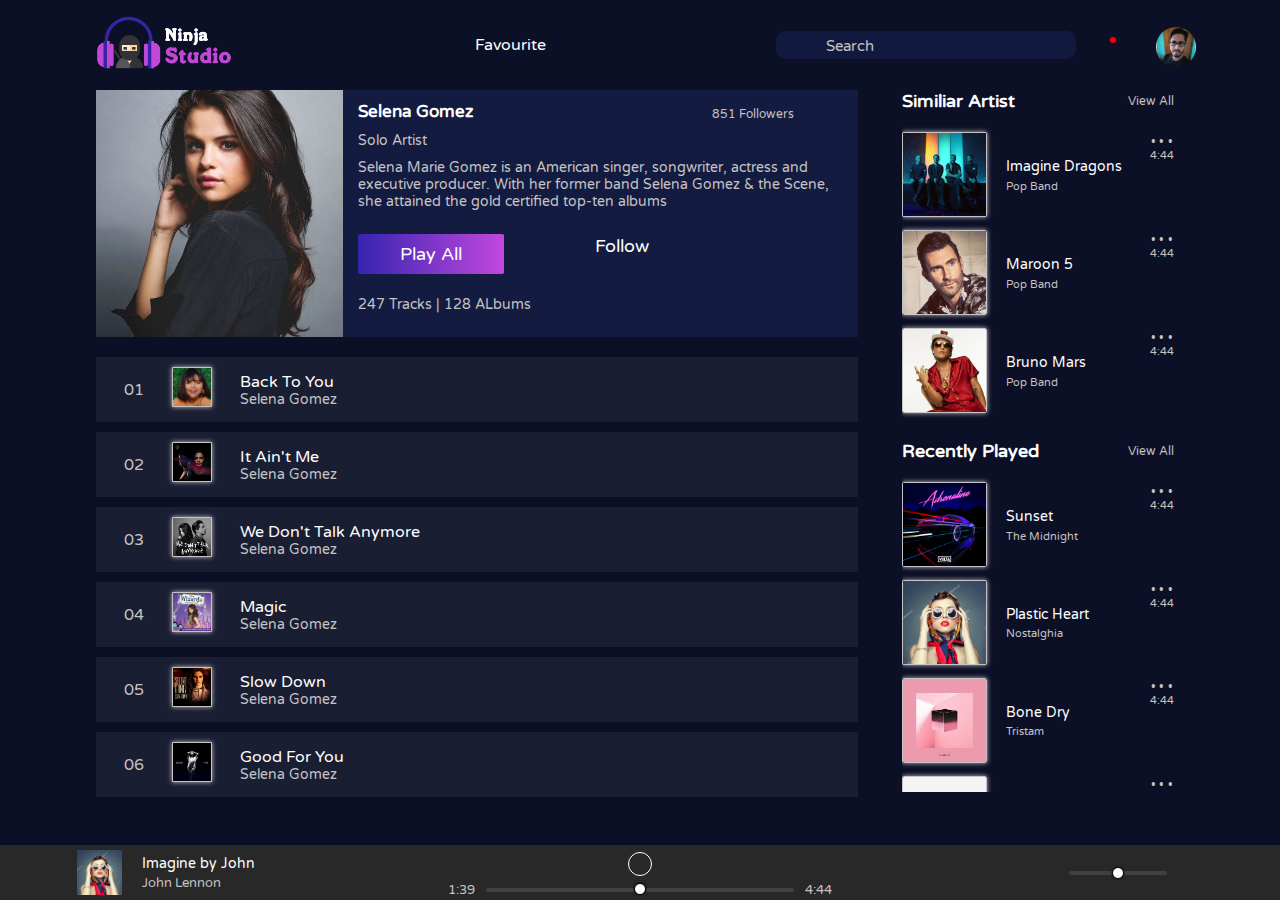
==== artist.html @ 3b153b01 "first commit" ====
<!DOCTYPE html>
<html lang="en">
<head>
    <meta charset="UTF-8">
    <meta name="viewport" content="width=device-width, initial-scale=1.0">
    <meta http-equiv="X-UA-Compatible" content="ie=edge">
    <title>Selena Gomez</title>
    
    <link rel="stylesheet" href="animations.css">
    <link href="https://fonts.googleapis.com/css?family=Varela+Round&display=swap" rel="stylesheet">
    <link rel="stylesheet" href="https://cdnjs.cloudflare.com/ajax/libs/font-awesome/5.11.2/css/all.min.css" integrity="sha256-+N4/V/SbAFiW1MPBCXnfnP9QSN3+Keu+NlB+0ev/YKQ=" crossorigin="anonymous" />
    <link rel="stylesheet" href="artist-style.css">
</head>
<body>
    <div class="nav-container">       
    <nav>
        <div class="logo-container">
            <a href="index.html"><img src="images/logo2.png" alt=""></a>
        </div>   
        <div class="flex-2">
            <P>Favourite</P>
        </div>
        <div class="search-box-container">
            <input class="search-box" type="text">
            <i class="fas fa-search fa-lg search-box-search"></i>
            <span class="search-box-text">Search</span>
            <i class="fas fa-microphone fa-lg search-box-mic"></i>
        </div>
        <div class="notification-bell">
                <i class="fas fa-bell fa-lg"></i>
                <div class="red-circle"></div>
        </div>
        <div class="my-photo">
            <img src="images/myphoto.jpg" alt="">
            
        </div>
    </nav>
    </div>
    <div class="fixed-position-filler"></div>
    <div class="container">
        <main>
            <div class="artist-container">
                <div class="artist-image">
                    <img src="images/selena-gomez.jpg" alt="">
                </div>
                <div class="artist-info">
                    <div class="main-info">
                        <h3>Selena Gomez</h3>
                        <p class="name">Solo Artist</p>
                        <p class="fromBottom1000">Selena Marie Gomez is an American singer, songwriter, actress and executive producer. With her former band Selena Gomez & the Scene, she attained the gold certified top-ten albums</p>
                    </div>
                    <div class="action-buttons">
                        <button>Play All</button>
                        <p>247 Tracks | 128 ALbums</p>
                        <p id="follow">Follow</p>
                    </div>
                </div>
            </div>
            <div class="song-list">
                <div class="song-list-item slideIn">
                    <div>01</div>
                    <div>
                        <img src="selena-gomez/back-to-you.jpg" alt="">
                    </div>
                    <div class="song-list-item-info">
                        <p>Back To You</p>
                        <p>Selena Gomez</p>
                    </div>
                    <div>
                        <i class="far fa-heart"></i>
                    </div>
                    <div>
                        <i class="fas fa-plus"></i>
                    </div>
                </div>
                <div class="song-list-item slideIn2">
                    <div>02</div>
                    <div>
                        <img src="selena-gomez/it-aint-me.png" alt="">
                    </div>
                    <div class="song-list-item-info">
                        <p>It Ain't Me</p>
                        <p>Selena Gomez</p>
                    </div>
                    <div>
                        <i class="far fa-heart"></i>
                    </div>
                    <div>
                        <i class="fas fa-plus"></i>
                    </div>
                </div>
                <div class="song-list-item slideIn3">
                    <div>03</div>
                    <div>
                        <img src="selena-gomez/We Don't Talk Anymore.jpg" alt="">
                    </div>
                    <div class="song-list-item-info">
                        <p>We Don't Talk Anymore</p>
                        <p>Selena Gomez</p>
                    </div>
                    <div>
                        <i class="far fa-heart"></i>
                    </div>
                    <div>
                        <i class="fas fa-plus"></i>
                    </div>
                </div>
                <div class="song-list-item">
                    <div>04</div>
                    <div>
                        <img src="selena-gomez/Magic.jpg" alt="">
                    </div>
                    <div class="song-list-item-info">
                        <p>Magic</p>
                        <p>Selena Gomez</p>
                    </div>
                    <div>
                        <i class="far fa-heart"></i>
                    </div>
                    <div>
                        <i class="fas fa-plus"></i>
                    </div>
                </div>
                <div class="song-list-item">
                    <div>05</div>
                    <div>
                        <img src="selena-gomez/Slow Down.jpg" alt="">
                    </div>
                    <div class="song-list-item-info">
                        <p>Slow Down</p>
                        <p>Selena Gomez</p>
                    </div>
                    <div>
                        <i class="far fa-heart"></i>
                    </div>
                    <div>
                        <i class="fas fa-plus"></i>
                    </div>
                </div>
                <div class="song-list-item">
                    <div>06</div>
                    <div>
                        <img src="selena-gomez/Good For You.jpg" alt="">
                    </div>
                    <div class="song-list-item-info">
                        <p>Good For You</p>
                        <p>Selena Gomez</p>
                    </div>
                    <div>
                        <i class="far fa-heart"></i>
                    </div>
                    <div>
                        <i class="fas fa-plus"></i>
                    </div>
                </div>
                <div class="song-list-item">
                    <div>07</div>
                    <div>
                        <img src="selena-gomez/Liar.png" alt="">
                    </div>
                    <div class="song-list-item-info">
                        <p>Liar</p>
                        <p>Selena Gomez</p>
                    </div>
                    <div>
                        <i class="far fa-heart"></i>
                    </div>
                    <div>
                        <i class="fas fa-plus"></i>
                    </div>
                </div>
                <div class="song-list-item">
                    <div>08</div>
                    <div>
                        <img src="selena-gomez/Wolves.jpg" alt="">
                    </div>
                    <div class="song-list-item-info">
                        <p>Wolves</p>
                        <p>Selena Gomez</p>
                    </div>
                    <div>
                        <i class="far fa-heart"></i>
                    </div>
                    <div>
                        <i class="fas fa-plus"></i>
                    </div>
                </div>
                <div class="song-list-item">
                    <div>09</div>
                    <div>
                        <img src="selena-gomez/The Heart Wants What It Wants.jpg" alt="">
                    </div>
                    <div class="song-list-item-info">
                        <p>The Heart Wants What It Wants</p>
                        <p>Selena Gomez</p>
                    </div>
                    <div>
                        <i class="far fa-heart"></i>
                    </div>
                    <div>
                        <i class="fas fa-plus"></i>
                    </div>
                </div>
                <div class="song-list-item">
                    <div>10</div>
                    <div>
                        <img src="selena-gomez/Sober.jpg" alt="">
                    </div>
                    <div class="song-list-item-info">
                        <p>Sober</p>
                        <p>Selena Gomez</p>
                    </div>
                    <div>
                        <i class="far fa-heart"></i>
                    </div>
                    <div>
                        <i class="fas fa-plus"></i>
                    </div>
                </div>
            </div>
        </main>
        
        <aside>
            <!-- similar artist -->
            <div class="similar-artist">
                <div class="similar-artist-heading">
                    <h3>Similiar Artist</h3>
                    <p>View All</p>
                </div>
                <div class="similar-artist-container">
                    <div class="similar-artist-item fromBottom1000">
                        <div class="similar-artist-image">
                            <a href=""><img src="images/imagine-dragons.jpg" alt=""></a>
                        </div>
                        <div class="similar-artist-info">
                            <p>Imagine Dragons</p>
                            <p>Pop Band</p>
                        </div>
                        <div class="similar-artist-dropdown">
                            <p>&bull; &bull; &bull;</p>
                            <p>4:44</p>
                        </div>
                    </div>
                    <div class="similar-artist-item fromBottom500">
                        <div class="similar-artist-image">
                            <a href=""><img src="images/maroon5.jpg" alt=""></a>
                        </div>
                        <div class="similar-artist-info">
                            <p>Maroon 5</p>
                            <p>Pop Band</p>
                        </div>
                        <div class="similar-artist-dropdown">
                            <p>&bull; &bull; &bull;</p>
                            <p>4:44</p>
                        </div>
                    </div>
                    <div class="similar-artist-item fromBottom250">
                        <div class="similar-artist-image">
                            <a href=""><img src="images/bruno-mars.jpg" alt=""></a>
                        </div>
                        <div class="similar-artist-info">
                            <p>Bruno Mars</p>
                            <p>Pop Band</p>
                        </div>
                        <div class="similar-artist-dropdown">
                            <p>&bull; &bull; &bull;</p>
                            <p>4:44</p>
                        </div>
                    </div>
                </div>
            </div>

            <!-- recently played -->
            <div class="recently-played">
                <div class="similar-artist-heading">
                    <h3>Recently Played</h3>
                    <p>View All</p>
                </div>
                <div class="similar-artist-container">
                    <div class="similar-artist-item fromBottom1000">
                        <div class="similar-artist-image">
                            <a href=""><img src="images/albumart1.jpg" alt=""></a>
                        </div>
                        <div class="similar-artist-info">
                            <p>Sunset</p>
                            <p>The Midnight</p>
                        </div>
                        <div class="similar-artist-dropdown">
                            <p>&bull; &bull; &bull;</p>
                            <p>4:44</p>
                        </div>
                    </div>
                    <div class="similar-artist-item">
                        <div class="similar-artist-image">
                            <a href=""><img src="images/album-cover5.jpg" alt=""></a>
                        </div>
                        <div class="similar-artist-info">
                            <p>Plastic Heart</p>
                            <p>Nostalghia</p>
                        </div>
                        <div class="similar-artist-dropdown">
                            <p>&bull; &bull; &bull;</p>
                            <p>4:44</p>
                        </div>
                    </div>
                    <div class="similar-artist-item">
                        <div class="similar-artist-image">
                            <a href=""><img src="images/album-cover4.jpg" alt=""></a>
                        </div>
                        <div class="similar-artist-info">
                            <p>Bone Dry</p>
                            <p>Tristam</p>
                        </div>
                        <div class="similar-artist-dropdown">
                            <p>&bull; &bull; &bull;</p>
                            <p>4:44</p>
                        </div>
                    </div>
                    <div class="similar-artist-item">
                        <div class="similar-artist-image">
                            <a href=""><img src="images/album-cover3.jpg" alt=""></a>
                        </div>
                        <div class="similar-artist-info">
                            <p>Liar</p>
                            <p>Camila Cabello</p>
                        </div>
                        <div class="similar-artist-dropdown">
                            <p>&bull; &bull; &bull;</p>
                            <p>4:44</p>
                        </div>
                    </div>
                    <div class="similar-artist-item">
                        <div class="similar-artist-image">
                            <a href=""><img src="images/albumart3.jpg" alt=""></a>
                        </div>
                        <div class="similar-artist-info">
                            <p>Fireflies</p>
                            <p>Owl City</p>
                        </div>
                        <div class="similar-artist-dropdown">
                            <p>&bull; &bull; &bull;</p>
                            <p>4:44</p>
                        </div>
                    </div>
                    <div class="similar-artist-item">
                        <div class="similar-artist-image">
                            <a href=""><img src="images/album-cover1.jpg" alt=""></a>
                        </div>
                        <div class="similar-artist-info">
                            <p>Hurts So Good</p>
                            <p>Artist S</p>
                        </div>
                        <div class="similar-artist-dropdown">
                            <p>&bull; &bull; &bull;</p>
                            <p>4:44</p>
                        </div>
                    </div>
                    <div class="similar-artist-item">
                        <div class="similar-artist-image">
                            <a href=""><img src="images/album-cover2.jpg" alt=""></a>
                        </div>
                        <div class="similar-artist-info">
                            <p>Old Man</p>
                            <p>Neil Young</p>
                        </div>
                        <div class="similar-artist-dropdown">
                            <p>&bull; &bull; &bull;</p>
                            <p>4:44</p>
                        </div>
                    </div>
                </div>
            </div>
        </aside>
        <footer id="footer">
            <div class="footer-image">
                <div>
                    <img src="images/album-cover5.jpg" alt="">
                </div>
                <div class="footer-image-text">
                    <p>Imagine by John</p>
                    <p>John Lennon</p>
                </div>
                <div class="footer-image-icons">
                    <i class="far fa-heart"></i>
                    <i class="fas fa-ban"></i>
                </div>
            </div>
            <div class="footer-slider">
                <div class="footer-slider-controls">
                    <i class="fas fa-random"></i>
                    <i class="fas fa-step-backward"></i>
                    <i class="fas fa-pause"></i>
                    <i class="fas fa-step-forward"></i>
                    <i class="fas fa-redo-alt"></i>
                </div>
                <div class="footer-slider-sliderbar">
                    <p>1:39</p>
                    <input type="range">
                    <p>4:44</p>
                </div>
            </div>
            <div class="footer-volume">
                <i class="fas fa-stream"></i>
                <i class="fas fa-mobile-alt"></i>
                <i class="fas fa-volume-up"></i>
                <div>
                   <input type="range"> 
                </div>
                <i class="fas fa-arrows-alt-h"></i>
            </div>
        </footer>
    </div>

</body>
</html>
---- animations.css ----
@keyframes comein {
    from{
        transform: translate(-1000px, -1000px);
       
    }
}


@keyframes enlarge {
    from{
        transform: scale(0);
        top: 1;
    }
    to{
        transform: scale(1);
    }
}

@keyframes fromBottom1 {
    from{
        transform: translateY(1000px);
    }
}
@keyframes fromBottom2{
    from{
        transform: translateY(500px)
    }
}

@keyframes fromBottom3 {
    from{
        transform: translateY(200px);
    }
}

@keyframes fromTop1 {
    from{
        transform: translateY(-1000px);
    }
}

@keyframes dropdownAnimation {
    from{
        transform: translateY(-500px);
    }
}

@keyframes slideIn {
    from{
        transform: translateX(-1000px);
}}

@keyframes slideIn2 {
    from{
        transform: translateX(-2000px);
    }
}
@keyframes slideIn3 {
    from{
        transform: translateX(-3000px);
    }
}

@keyframes fromBottomRight{
    from{
        transform: translate(1000px, 1000px);
    }
}
@keyframes fromBottomLeft{
    from{
        transform: translate(-1000px, 1000px);
    }
}

@keyframes fromRight{
    from{
        transform: translate(1000px);
    }
}
@keyframes fromLeft{
    from{
        transform: translate(-1000px);
    }
}

@keyframes opacity0to1 {
    from{
        opacity: 0;
    }
}
---- artist-style.css ----
/* body */
*{
    margin: 0;
    padding: 0;
    font-family: 'Varela Round', sans-serif;
    box-sizing: border-box;
}

a {
    text-decoration: none;  
    cursor: pointer;    /*to remove default styles of anchor tags*/
}

p {
    cursor: default;  /* self explanatory :) */
}

body{
    margin: 0;
    padding: 0;
    font-family: sans-serif;
    background-color:#0C1027;
    color: white;
}
img{
border-radius: 2%;
}

/* -------------------Nav-------------------- */
.nav-container {
    position: fixed;
    z-index: 2;
    width: 100%;
    
}
.fixed-position-filler {
    width: 100%;
    z-index: 2;
    height: 90px;
    background-color: #0C1027;
    overflow: hidden ;
}

.menu {
    /* display: none; */
}



nav {
    /* overflow: hidden; */
    display: flex;
    flex-wrap: wrap;
    justify-content: space-between;
    width: 90%;
    height: 90px;
    margin: 0 auto;
    align-items: center;
    /* top: 10px; */
    z-index: 2;
    background-color: #0C1027;
    overflow: hidden;
}

nav>div {
    margin: 0 20px;
}

.logo-container {
    display: flex;
    align-items: center;
}
.logo-container img{
    width: 160px;
}
.flex-2 {
    flex: 2;
    text-align: center;
}

.search-box-container {
    position: relative;
}

.search-box-search {
    position: absolute;
    top: 8px;
    left: 5px;
    color: rgb(197, 195, 195);
}

.search-box-text {
    position: absolute;
    top: 6px;
    left: 50px;
    color: rgb(197, 195, 195);
    font-size: 0.95rem;
}

.search-box-mic {
    position: absolute;
    top: 8px;
    right: 5px;
    color: rgb(197, 195, 195);
}

.search-box{
    background-color: #12193E;
    border: 0;
    height: 1.8rem;
    width: 300px;
    border-radius: 10px;
}

.logo {
    width: 70px;
    margin-top: 15px;
}

.my-photo img {
    width: 40px;
    border-radius: 50%;
    margin-top: 8px;
}

.notification-bell{
    position: relative;
    transition: .2s;
    animation: shake 4s infinite 3s;
}

@keyframes shake {
    0%{
        transform: rotate(0deg);
    }
    5%{
        transform: rotate(-15deg);
    }
    10% {
        transform: rotate(15deg);
    }
    15%{
        transform: rotate(-15deg);
    }
    20% {
        transform: rotate(15deg);
    }
    25%{
        transform: rotate(-15deg);
    }
    30% {
        transform: rotate(15deg);
    }
    35%{
        transform: rotate(-15deg);
    }
    40% {
        transform: rotate(15deg);
    }
    45%{
        transform: rotate(0deg);
    }
    100%{
        transform: rotate(0deg);
    }
}


.red-circle{
    position: absolute;
    width: 6px;
    height: 6px;
    bottom: 2px;
    right: 0px;
    border-radius: 50px;
    background-color: red;
   
}

/* ------------------container-------------- */
.container {
    width: 85%;
    margin: auto;
    display: flex;
    justify-content: space-between;
    position: relative;
    flex-wrap: wrap;

    /* justify-content: space-between; */
}

/* -------------main----------- */

main {
    width: 70%;
    height: 79vh;
    margin: auto;
    position: absolute;
    overflow-y: scroll;
}
main::-webkit-scrollbar { 
    width: 0 !important }

.artist-container{
    width: 100%;
    height: px;
    display: flex;
    /* flex-wrap: wrap; */
    background-color: #141B41;
}

.artist-image{
    width: 34%;
    height: 100%;
    margin: auto;
    display: flex;
    justify-content: center;
    align-items: center;
    overflow: hidden
}
.artist-image img{
    width: 100%;
    border-radius: 0;
}

.artist-info{
    width: 66.6%;
    display: flex;
    flex-direction: column;
    justify-content: space-evenly;
    margin: 0 15px;
    position: relative;
}
.artist-info h3 {
    margin: 10px 0;
}
.artist-info .name{
    font-size: 0.9rem;
    margin-bottom: 10px;
}
.artist-info p {
    color: #C5C3C3;
}
.artist-info::after { /* adding the follower count */
    content: '851 Followers';
    position: absolute;
    top: 7%;
    right: 10%;
    color: #C5C3C3;
    font-size: 0.75rem;
}


.main-info, .action-buttons {
    margin: px;
}
.main-info {
    font-size: 0.9rem;
    display: flex;
    flex-direction: column;
    justify-content: space-evenly;
    /* height: 50%; */
}

.action-buttons {
    display: flex;
    height: 30%;
    flex-direction: column;
    justify-content: space-evenly;
    height: 50%;
    position: relative;
}
.action-buttons button {
    width: 30%;
    height: 40px;
    background: linear-gradient(to right, #3524AF, #C248DF);
    color: white;
    border: 0;
    font-weight: 500;
    font-size: 1.1rem;
    border-radius: 3%;
    cursor: pointer;
}
.action-buttons p {
    font-size: 0.85rem; 
}

#follow {
    position: absolute;
    top: 20%;
    right: 40%;
    font-size: 1.1rem;
    color: white;
    animation: slideIn 1s;
}
/*---------*/


/*-------------song list----------*/

.song-list {
    margin: 15px 0;
    width: 100%;
    display: flex;
    flex-direction: column;
}

.song-list-item {
    margin: 5px 0;
    width: 100%;
    display: flex;
    flex-wrap: wrap;
    flex-wrap: wrap;
    justify-content: space-evenly;
    padding: 10px 0;
    background-color: #1A1E33;
    align-items: center;
    color: #C5C3C3;
}
.song-list-item img{
    width: 40px;
    height: 40px;
    border: 1px solid #C5C3C3;
    box-shadow: 0px 0px 5px #C5C3C3;
}
.song-list-item-info{ /* to have extra space between song info and heart icon*/
    width: 70%;
}
.song-list-item-info :nth-child(1){
    color: white;
}
.song-list-item-info :nth-child(2){
    font-size: 0.85rem;
}


/* --------------------aside-------------------  */
aside {
    position: absolute;
    right: 10px;
    width: 25%;
    height: 78vh;
    margin: auto;
    overflow-y: scroll;
}
aside::-webkit-scrollbar { 
    width: 0 !important }

/* -----------------similar artist---------------- */
.similar-artist {
    position: absolute;
    width: 100%;
    display: flex;
    flex-direction: column;
}

.similar-artist-heading {
    background-color: #0C1027;
    width: 100%;
    display: flex;
    align-items: center;
    justify-content: space-between;
    margin-bottom: 20px;
    animation: enlarge 1s;
}
.similar-artist-heading h3{
    font-size: 1.15rem;
}
.similar-artist-heading p{
    color: #C5C3C3;
    font-size: 0.75rem;
}

.similar-artist-item{
    display: flex;
    width: 100%;
    justify-content: space-between;
    align-items: center;
    color: #C5C3C3;
    font-size: 0.75rem;
    margin-bottom: 10px;
}

.similar-artist-image{
    flex-shrink: 0;
    width: 85px;
}
.similar-artist-image img{
    width: 100%;
    border: 1px solid #C5C3C3;
    box-shadow: 0px 0px 5px #C5C3C3;
}

.similar-artist-info{
    width: 60%;
    margin-left: 7%;
}
.similar-artist-info :nth-child(1){
    color: white;
    font-size: 0.85rem;
    margin-bottom: 3%;
}
.similar-artist-info :nth-child(2){
    font-size: 0.7rem;
}

.similar-artist-dropdown{
    align-self: flex-start;
    margin-top: 1%;
    font-size: 0.7rem;
}
.similar-artist-dropdown :nth-child(1){
    font-size: 0.75rem;
    text-align: center;
    word-spacing: 0.2px;
}

/* --------recently played----------- */
.recently-played {
    position: absolute;
    width: 100%;
    top: 350px;
} /* all the other similar artist section classes are used */




/* ---------footer---------------- */

footer {
    position: fixed;
    bottom: 0;
    left: 0;
    height: 55px;
    width: 100%;
    background-color: #282828;
    color: #C5C3C3;
    font-size: 0.8rem;
    z-index: 2;
    display: flex;
    justify-content: space-around;
}


/* footer image section */
.footer-image{
    width: 17%;
    height: 100%;
    display: flex;
    justify-content: space-between;
    align-items: center;
}
.footer-image img{
    width: 45px;
    margin-top: 4px;
}
.footer-image-text :nth-child(1){
    font-size: 0.9rem;
    color: white;
    margin-bottom: 3px;
}
.footer-image-icons{
    display: flex;
    margin-bottom: 15px;  
}
.footer-image-icons i{
    margin: 0 5px;
}

/* footer slider section */

.footer-slider{
    width: 30%;
    height: 100%;
    display: flex;
    flex-direction: column;
}

.footer-slider-controls{
    display: flex;
    justify-content: space-between;
    width: 60%;
    margin: auto;
    padding-top: 3px;
    font-size: 0.9rem;
}
.footer-slider-controls :nth-child(3) {
    position: relative;
}
.footer-slider-controls :nth-child(3)::after{ /*adding the round shape on pause icon*/
    content: " ";
    position: absolute;
    top: 50%;
    left: 50%;
    transform: translate(-50%, -50%);
     width: 22px;
    height: 22px;
    border: 1px solid white;
    border-radius: 50%;
}

.footer-slider-sliderbar{
    display: flex;
    justify-content: space-between;
    align-items: center;
}

/* input range */
input[type=range] {
  height: 19px;
  -webkit-appearance: none;
  margin: 10px 0;
  width: 80%;
  height: 1px;
  background-color: inherit;
}
input[type=range]:focus {
  outline: none;
}
input[type=range]::-webkit-slider-runnable-track {
  width: 100%;
  height: 4px;
  cursor: pointer;
  box-shadow: 0px 0px 0px #000000;
  background: #404040;
  border-radius: 50px;
  border: 0px solid #000000;
}
input[type=range]::-webkit-slider-thumb {
  box-shadow: 0px 0px 2px #000000;
  border: 1px solid #000000;
  height: 12px;
  width: 12px;
  border-radius: 50px;
  background: #FFFFFF;
  cursor: pointer;
  -webkit-appearance: none;
  margin-top: -4.5px;
}


/* footer volume controls section */

.footer-volume{
    width: 17%;
    display: flex;
    justify-content: space-around;
    align-items: center;
}
.footer-volume div{
    width: 45%;
}
.footer-volume input[type=range] {
    width: 100%;
}
.footer-volume :nth-child(5){
    transform: rotate(-45deg);
}

/* page load animations */

.fromBottom1000 {
    animation: fromBottom1 .75s;
}
.fromBottom500 {
    animation: fromBottom2 .75s;
}
.fromBottom250{
    animation: fromBottom3 .75s;
}

.similar-artist-dropdown {
    animation: dropdownAnimation .75s;
}

.slideIn {
    animation: slideIn .75s;
}
.slideIn2{
    animation: slideIn2 .75s; 
}
.slideIn3 {
    animation: slideIn3 .75s;
}

.action-buttons button{
    animation: fromBottomRight .75s;
}
.action-buttons p{
    animation: fromRight .75s;
}

.main-info h3{
    animation: opacity0to1 2s ease-in-out;
}
.main-info :nth-child(3){
    animation: fromTop1 .75s;
}
.main-info :nth-child(2){
    animation: fromBottom1 .75s;
}

.artist-container{
    animation: enlarge 0.5s ease-out;
}

.logo-container {
    animation: fromRight .75s;
}

.my-photo {
    animation: fromLeft .75s;
}

/* ---------media queries */

@media screen and (max-width: 900px) {
    .fixed-position-filler {
        height: 140px;
    }
    nav {
        height: 140px;
    }
    .flex-2{
        flex: 1;
        flex-shrink: 2;
    }
    .notification-bell{
        /* display: none; */
    }

    .artist-container{
        flex-wrap: wrap;
    }
    .artist-image {
        width: 60%;
    }
    .artist-info {
        width: 100%;
        height: 300px;
    }

    .song-list-item-info{
        width: auto;
    }
    .song-list-item-info p{
        max-width: 100px;
    }

    .similar-artist-item {
        flex-wrap: wrap;
        margin-bottom: 20px;
    }
    .similar-artist-image{
        margin: auto;
    }

    .recently-played {
        top: 500px;
    }

    /* fotter */
    .footer-image{
        width: 28%;
    }
    .footer-image-icons{
        flex-direction: column;
        justify-content: space-around;
        height: 80%;
        margin-bottom: 0;
    }
    .footer-image-text{
        font-size: 0.6rem;
    }

    .footer-slider{
        width: 28%;
    }
    .footer-slider-controls{
        width: 100%;
    }

    .footer-volume{
        width: 28%;
    }
}

@media screen and (max-width:550px){
    .notification-bell{
        display:none;
    }
}

@media screen and (max-width:900px)
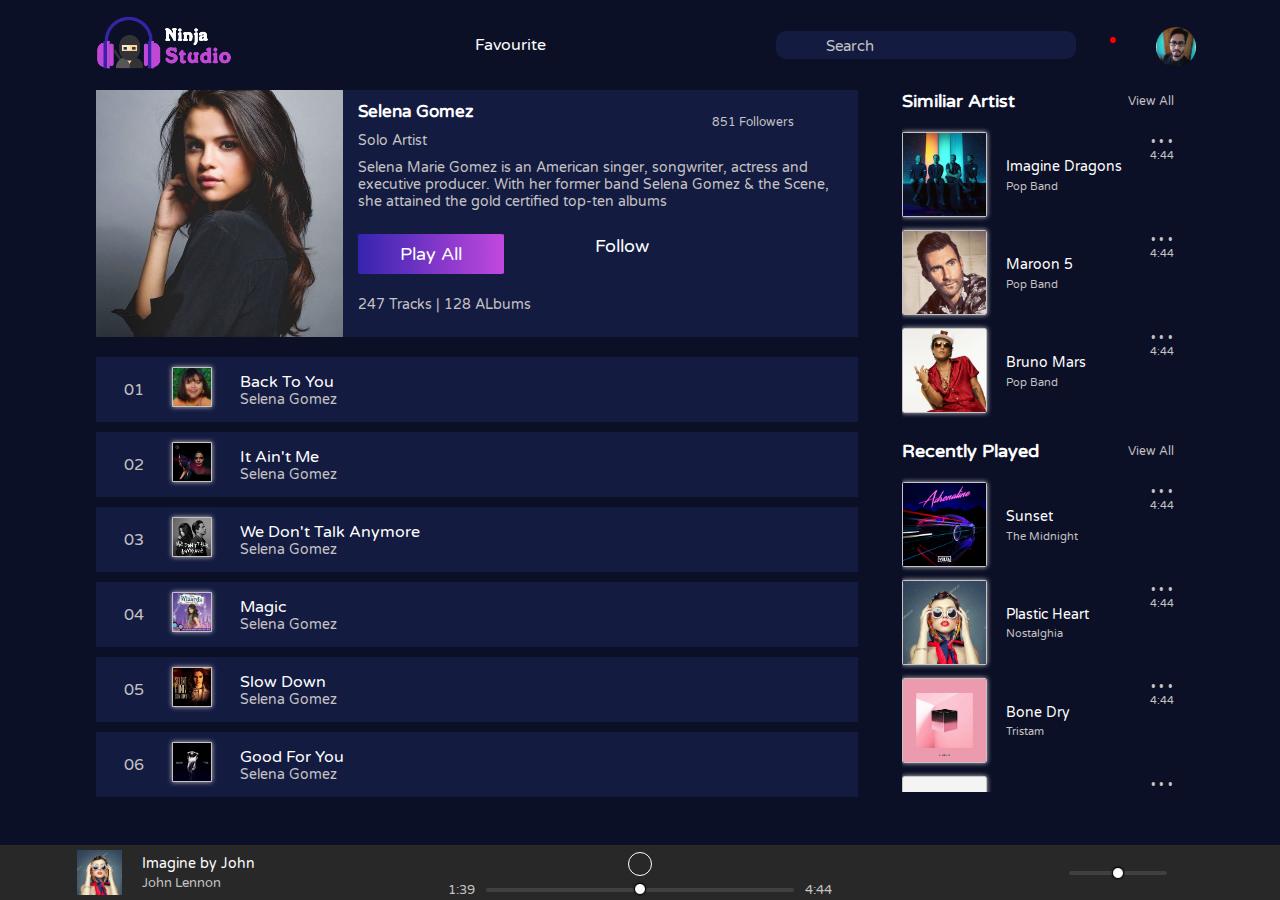
==== commit 34e46d34: "added css variables and proper comments to the code" ====
--- a/artist.html
+++ b/artist.html
@@ -7,9 +7,9 @@
     <title>Selena Gomez</title>
     
     <link rel="stylesheet" href="animations.css">
-    <link href="https://fonts.googleapis.com/css?family=Varela+Round&display=swap" rel="stylesheet">
-    <link rel="stylesheet" href="https://cdnjs.cloudflare.com/ajax/libs/font-awesome/5.11.2/css/all.min.css" integrity="sha256-+N4/V/SbAFiW1MPBCXnfnP9QSN3+Keu+NlB+0ev/YKQ=" crossorigin="anonymous" />
-    <link rel="stylesheet" href="artist-style.css">
+    <link href="https://fonts.googleapis.com/css?family=Varela+Round&display=swap" rel="stylesheet"> <!-- google fonts -->
+    <link rel="stylesheet" href="https://cdnjs.cloudflare.com/ajax/libs/font-awesome/5.11.2/css/all.min.css" integrity="sha256-+N4/V/SbAFiW1MPBCXnfnP9QSN3+Keu+NlB+0ev/YKQ=" crossorigin="anonymous" /> <!-- font awesome -->
+    <link rel="stylesheet" href="artist-style.css"> <!-- separate stylesheet for animations-->
 </head>
 <body>
     <div class="nav-container">       
@@ -17,7 +17,7 @@
         <div class="logo-container">
             <a href="index.html"><img src="images/logo2.png" alt=""></a>
         </div>   
-        <div class="flex-2">
+        <div class="flex-2"> <!-- to expand this portion -->
             <P>Favourite</P>
         </div>
         <div class="search-box-container">
@@ -28,7 +28,7 @@
         </div>
         <div class="notification-bell">
                 <i class="fas fa-bell fa-lg"></i>
-                <div class="red-circle"></div>
+                <div class="red-circle"></div>  <!-- to make a red circle right beside the bell icon -->
         </div>
         <div class="my-photo">
             <img src="images/myphoto.jpg" alt="">
@@ -36,14 +36,16 @@
         </div>
     </nav>
     </div>
-    <div class="fixed-position-filler"></div>
-    <div class="container">
+    <div class="fixed-position-filler"></div> <!-- adding this filler div as i have set the nav bar as position fixed -->
+
+    <div class="container"> <!-- conttainer for main and aside section -->
+
         <main>
             <div class="artist-container">
                 <div class="artist-image">
                     <img src="images/selena-gomez.jpg" alt="">
                 </div>
-                <div class="artist-info">
+                <div class="artist-info"> <!-- contains the image and info about artist-->
                     <div class="main-info">
                         <h3>Selena Gomez</h3>
                         <p class="name">Solo Artist</p>
@@ -56,7 +58,7 @@
                     </div>
                 </div>
             </div>
-            <div class="song-list">
+            <div class="song-list"> <!-- contains all the songs of the artist-->
                 <div class="song-list-item slideIn">
                     <div>01</div>
                     <div>
@@ -371,8 +373,9 @@
                 </div>
             </div>
         </aside>
+        
         <footer id="footer">
-            <div class="footer-image">
+            <div class="footer-image"> <!-- this div contains the image and name of the song-->
                 <div>
                     <img src="images/album-cover5.jpg" alt="">
                 </div>
@@ -385,7 +388,7 @@
                     <i class="fas fa-ban"></i>
                 </div>
             </div>
-            <div class="footer-slider">
+            <div class="footer-slider"> <!-- contains the playback slider and controls -->
                 <div class="footer-slider-controls">
                     <i class="fas fa-random"></i>
                     <i class="fas fa-step-backward"></i>
@@ -399,7 +402,7 @@
                     <p>4:44</p>
                 </div>
             </div>
-            <div class="footer-volume">
+            <div class="footer-volume"> <!-- contains the volume slider and other controls-->
                 <i class="fas fa-stream"></i>
                 <i class="fas fa-mobile-alt"></i>
                 <i class="fas fa-volume-up"></i>
--- a/animations.css
+++ b/animations.css
@@ -1,5 +1,6 @@
+/* animations */
 
-@keyframes comein {
+@keyframes comein { 
     from{
         transform: translate(-1000px, -1000px);
        
--- a/artist-style.css
+++ b/artist-style.css
@@ -1,3 +1,11 @@
+/* css variables*/
+:root {
+    --main-color: #0C1027;
+    --secondary-color: #141B41;
+    --text-color:#C5C3C3;
+    --text-color-secondary: #fff;
+}
+
 /* body */
 *{
     margin: 0;
@@ -19,11 +27,11 @@
     margin: 0;
     padding: 0;
     font-family: sans-serif;
-    background-color:#0C1027;
+    background-color:var(--main-color);
     color: white;
 }
 img{
-border-radius: 2%;
+border-radius: 2%; /* adding border radius to all images. Using % for responsiveness*/
 }
 
 /* -------------------Nav-------------------- */
@@ -37,18 +45,11 @@
     width: 100%;
     z-index: 2;
     height: 90px;
-    background-color: #0C1027;
+    background-color: var(--main-color);
     overflow: hidden ;
 }
 
-.menu {
-    /* display: none; */
-}
-
-
-
 nav {
-    /* overflow: hidden; */
     display: flex;
     flex-wrap: wrap;
     justify-content: space-between;
@@ -56,14 +57,13 @@
     height: 90px;
     margin: 0 auto;
     align-items: center;
-    /* top: 10px; */
     z-index: 2;
-    background-color: #0C1027;
+    background-color: var(--main-color);
     overflow: hidden;
 }
 
 nav>div {
-    margin: 0 20px;
+    margin: 0 20px; /* adding 20px right and left margin to all the direct child divs of the nav*/
 }
 
 .logo-container {
@@ -73,13 +73,13 @@
 .logo-container img{
     width: 160px;
 }
-.flex-2 {
+.flex-2 { /* to make the the particular element larger than the others*/
     flex: 2;
     text-align: center;
 }
 
 .search-box-container {
-    position: relative;
+    position: relative;  /* used pos relative here to have the search and mic icons over the search box*/
 }
 
 .search-box-search {
@@ -105,7 +105,7 @@
 }
 
 .search-box{
-    background-color: #12193E;
+    background-color: var(--secondary-color);
     border: 0;
     height: 1.8rem;
     width: 300px;
@@ -129,7 +129,7 @@
     animation: shake 4s infinite 3s;
 }
 
-@keyframes shake {
+@keyframes shake { /* this animation is written in a way to make it work look it happens every 3 secs but is happeining continously*/
     0%{
         transform: rotate(0deg);
     }
@@ -166,7 +166,7 @@
 }
 
 
-.red-circle{
+.red-circle{ /* the small red cirle beside the bell icon*/ 
     position: absolute;
     width: 6px;
     height: 6px;
@@ -177,6 +177,14 @@
    
 }
 
+.fixed-position-filler {  /* this div is created to fill the gap made by nav when setting it to fixed position*/
+    width: 100%;
+    z-index: 2;
+    height: 90px;
+    background-color: var(--main-color);
+    overflow: hidden ;
+}
+
 /* ------------------container-------------- */
 .container {
     width: 85%;
@@ -185,28 +193,25 @@
     justify-content: space-between;
     position: relative;
     flex-wrap: wrap;
-
-    /* justify-content: space-between; */
 }
 
 /* -------------main----------- */
 
 main {
     width: 70%;
-    height: 79vh;
+    height: 79vh; 
     margin: auto;
     position: absolute;
     overflow-y: scroll;
 }
+
 main::-webkit-scrollbar { 
-    width: 0 !important }
+    width: 0 !important } /* to hide the scrollbar while keeping the functionality */
 
 .artist-container{
     width: 100%;
-    height: px;
-    display: flex;
-    /* flex-wrap: wrap; */
-    background-color: #141B41;
+    display: flex;
+    background-color: var(--secondary-color);
 }
 
 .artist-image{
@@ -218,9 +223,10 @@
     align-items: center;
     overflow: hidden
 }
+
 .artist-image img{
     width: 100%;
-    border-radius: 0;
+    border-radius: 0; /* clearing out the global border radius set for all image tags */
 }
 
 .artist-info{
@@ -239,27 +245,22 @@
     margin-bottom: 10px;
 }
 .artist-info p {
-    color: #C5C3C3;
+    color: var(--text-color);
 }
 .artist-info::after { /* adding the follower count */
     content: '851 Followers';
     position: absolute;
-    top: 7%;
+    top: 10%;
     right: 10%;
-    color: #C5C3C3;
+    color: var(--text-color);
     font-size: 0.75rem;
 }
 
-
-.main-info, .action-buttons {
-    margin: px;
-}
 .main-info {
     font-size: 0.9rem;
     display: flex;
     flex-direction: column;
     justify-content: space-evenly;
-    /* height: 50%; */
 }
 
 .action-buttons {
@@ -270,11 +271,11 @@
     height: 50%;
     position: relative;
 }
-.action-buttons button {
+.action-buttons button { /* styling the follow button*/
     width: 30%;
     height: 40px;
     background: linear-gradient(to right, #3524AF, #C248DF);
-    color: white;
+    color: var(--text-color-secondary);
     border: 0;
     font-weight: 500;
     font-size: 1.1rem;
@@ -290,7 +291,7 @@
     top: 20%;
     right: 40%;
     font-size: 1.1rem;
-    color: white;
+    color: var(--text-color-secondary);
     animation: slideIn 1s;
 }
 /*---------*/
@@ -305,32 +306,31 @@
     flex-direction: column;
 }
 
-.song-list-item {
+.song-list-item {  /* individual item in the song list div*/
     margin: 5px 0;
     width: 100%;
     display: flex;
-    flex-wrap: wrap;
     flex-wrap: wrap;
     justify-content: space-evenly;
     padding: 10px 0;
-    background-color: #1A1E33;
-    align-items: center;
-    color: #C5C3C3;
-}
-.song-list-item img{
+    background-color: var(--secondary-color);
+    align-items: center;
+    color: var(--text-color);
+}
+.song-list-item img{  /* image of the song*/
     width: 40px;
     height: 40px;
-    border: 1px solid #C5C3C3;
-    box-shadow: 0px 0px 5px #C5C3C3;
+    border: 1px solid var(--text-color);
+    box-shadow: 0px 0px 5px var(--text-color);
 }
 .song-list-item-info{ /* to have extra space between song info and heart icon*/
     width: 70%;
 }
 .song-list-item-info :nth-child(1){
-    color: white;
+    color: var(--text-color-secondary);  /* to make the song title white color*/
 }
 .song-list-item-info :nth-child(2){
-    font-size: 0.85rem;
+    font-size: 0.85rem;  /* to make to singer name smaller than the title*/
 }
 
 
@@ -344,7 +344,7 @@
     overflow-y: scroll;
 }
 aside::-webkit-scrollbar { 
-    width: 0 !important }
+    width: 0 !important }  /* to hide the scrollbar */
 
 /* -----------------similar artist---------------- */
 .similar-artist {
@@ -355,7 +355,7 @@
 }
 
 .similar-artist-heading {
-    background-color: #0C1027;
+    background-color: var(--main-color);
     width: 100%;
     display: flex;
     align-items: center;
@@ -364,10 +364,10 @@
     animation: enlarge 1s;
 }
 .similar-artist-heading h3{
-    font-size: 1.15rem;
+    font-size: 1.15rem;  /* making the headings a bit bigger*/
 }
 .similar-artist-heading p{
-    color: #C5C3C3;
+    color: var(--text-color);
     font-size: 0.75rem;
 }
 
@@ -376,27 +376,27 @@
     width: 100%;
     justify-content: space-between;
     align-items: center;
-    color: #C5C3C3;
+    color: var(--text-color);
     font-size: 0.75rem;
-    margin-bottom: 10px;
+    margin-bottom: 10px;  /* adding margin between all the items*/
 }
 
 .similar-artist-image{
-    flex-shrink: 0;
+    flex-shrink: 0;  /* adding shrink value 0 so that the images dont shrink in smaller screens*/
     width: 85px;
 }
 .similar-artist-image img{
     width: 100%;
-    border: 1px solid #C5C3C3;
-    box-shadow: 0px 0px 5px #C5C3C3;
+    border: 1px solid var(--text-color);  /* border for the images*/
+    box-shadow: 0px 0px 5px var(--text-color);  /* shadow for the images*/
 }
 
 .similar-artist-info{
-    width: 60%;
+    width: 60%;  /* width is explicitely added on this div to have it occupy the most space out of all*/
     margin-left: 7%;
 }
-.similar-artist-info :nth-child(1){
-    color: white;
+.similar-artist-info :nth-child(1){  /* styling the artist name*/
+    color: var(--text-color-secondary);
     font-size: 0.85rem;
     margin-bottom: 3%;
 }
@@ -409,7 +409,7 @@
     margin-top: 1%;
     font-size: 0.7rem;
 }
-.similar-artist-dropdown :nth-child(1){
+.similar-artist-dropdown :nth-child(1){  /* styling the 3 dots of the drpdown menu*/
     font-size: 0.75rem;
     text-align: center;
     word-spacing: 0.2px;
@@ -429,12 +429,12 @@
 
 footer {
     position: fixed;
-    bottom: 0;
+    bottom: 0;  /* bottom is set to 0 so that it appears from the bottom side*/
     left: 0;
     height: 55px;
     width: 100%;
     background-color: #282828;
-    color: #C5C3C3;
+    color: var(--text-color);
     font-size: 0.8rem;
     z-index: 2;
     display: flex;
@@ -454,9 +454,9 @@
     width: 45px;
     margin-top: 4px;
 }
-.footer-image-text :nth-child(1){
+.footer-image-text :nth-child(1){  /* styling the name of the song*/
     font-size: 0.9rem;
-    color: white;
+    color: var(--text-color-secondary);
     margin-bottom: 3px;
 }
 .footer-image-icons{
@@ -484,7 +484,7 @@
     padding-top: 3px;
     font-size: 0.9rem;
 }
-.footer-slider-controls :nth-child(3) {
+.footer-slider-controls :nth-child(3) {  /* making this icon position relative to add that circle on top of it*/
     position: relative;
 }
 .footer-slider-controls :nth-child(3)::after{ /*adding the round shape on pause icon*/
@@ -505,7 +505,7 @@
     align-items: center;
 }
 
-/* input range */
+/* playback slider */
 input[type=range] {
   height: 19px;
   -webkit-appearance: none;
@@ -538,9 +538,7 @@
   margin-top: -4.5px;
 }
 
-
 /* footer volume controls section */
-
 .footer-volume{
     width: 17%;
     display: flex;
@@ -557,8 +555,8 @@
     transform: rotate(-45deg);
 }
 
+
 /* page load animations */
-
 .fromBottom1000 {
     animation: fromBottom1 .75s;
 }
@@ -612,21 +610,26 @@
     animation: fromLeft .75s;
 }
 
-/* ---------media queries */
+/* ---------media queries------------------ */
 
 @media screen and (max-width: 900px) {
     .fixed-position-filler {
         height: 140px;
     }
     nav {
+        width: 100%;
         height: 140px;
     }
     .flex-2{
-        flex: 1;
+        flex: 1;  /* removing the extra width provided to the element*/
         flex-shrink: 2;
     }
-    .notification-bell{
-        /* display: none; */
+
+    main {
+        width: 65%;  /* increasing the width of main and aside section*/
+    }
+    aside {
+        width: 30%;
     }
 
     .artist-container{
@@ -656,15 +659,15 @@
     }
 
     .recently-played {
-        top: 500px;
-    }
-
-    /* fotter */
+        top: 530px;
+    }
+
+    /* footer */
     .footer-image{
         width: 28%;
     }
-    .footer-image-icons{
-        flex-direction: column;
+    .footer-image-icons{  
+        flex-direction: column;  /* changin the flex direction of the icons to column*/
         justify-content: space-around;
         height: 80%;
         margin-bottom: 0;
@@ -685,10 +688,9 @@
     }
 }
 
-@media screen and (max-width:550px){
-    .notification-bell{
-        display:none;
-    }
-}
-
-@media screen and (max-width:900px)+@media screen and (max-width:400px){
+    .container{
+        width: 95%;
+    }
+}
+
